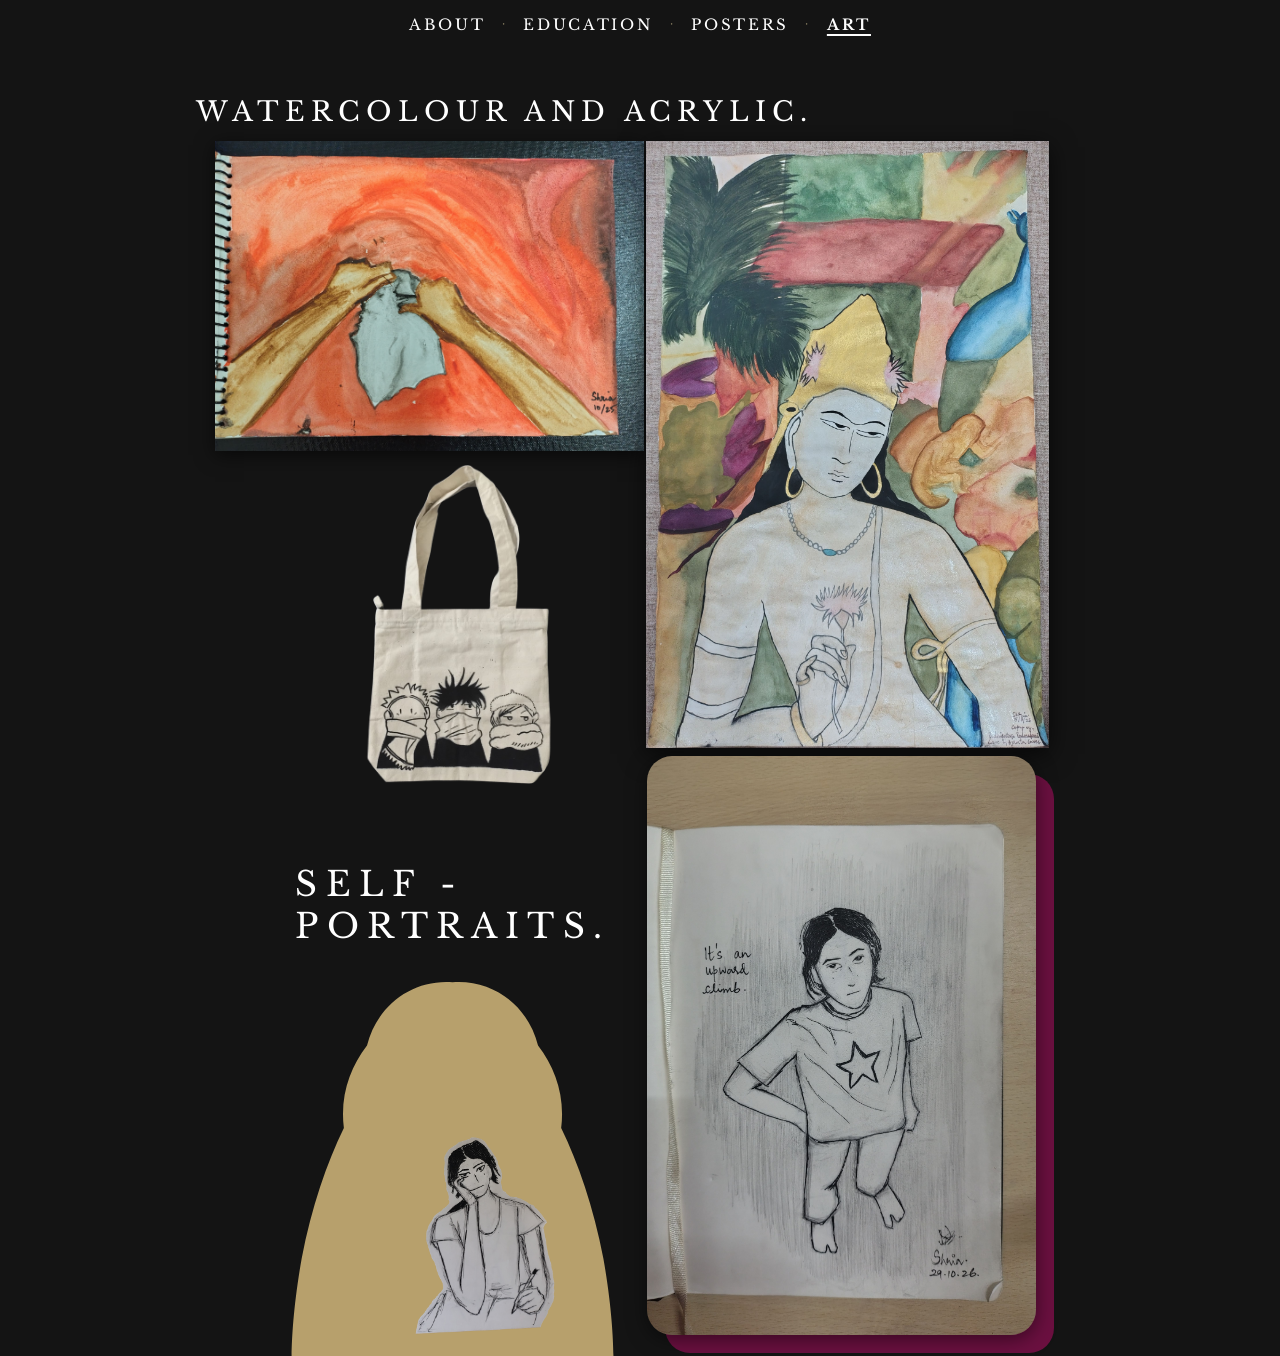
==== art/index.html @ 9860350b "Build 4-page portfolio website matching PDF design" ====
<!DOCTYPE html>
<html lang="en">
<head>
  <meta charset="UTF-8">
  <meta name="viewport" content="width=device-width, initial-scale=1.0">
  <title>Muchukota Shria — Art</title>
  <meta name="description" content="Fine art portfolio of Muchukota Shria: watercolours, acrylics, sketches, and self-portraits.">
  <meta property="og:title" content="Muchukota Shria — Art">
  <meta property="og:description" content="Watercolours, acrylics, and self-portrait artwork by Muchukota Shria.">
  <meta property="og:type" content="website">
  <link rel="icon" type="image/svg+xml" href="/favicon.svg">
  <link rel="preconnect" href="https://fonts.googleapis.com">
  <link rel="preconnect" href="https://fonts.gstatic.com" crossorigin>
  <link href="https://fonts.googleapis.com/css2?family=Libre+Baskerville:ital,wght@0,400;0,700;1,400&display=swap" rel="stylesheet">
  <link rel="stylesheet" href="/css/style.css">
</head>
<body>
  <a href="#art-content" class="sr-only skip-link">Skip to main content</a>

  <!-- Navigation strip above artboard per specification -->
  <div class="nav-strip">
    <nav class="site-nav" aria-label="Main">
      <a href="/#about">ABOUT</a>
      <span class="nav-sep" aria-hidden="true">&#183;</span>
      <a href="/education/">EDUCATION</a>
      <span class="nav-sep" aria-hidden="true">&#183;</span>
      <a href="/posters/">POSTERS</a>
      <span class="nav-sep" aria-hidden="true">&#183;</span>
      <a href="/art/" aria-current="page">ART</a>
    </nav>
  </div>

  <div class="page-wrapper">
    <main class="artboard" id="art-content">
      <!-- Section Heading: WATERCOLOUR AND ACRYLIC. -->
      <h1 class="p4-title">WATERCOLOUR AND ACRYLIC.</h1>

      <!-- Orange Hands Watercolor -->
      <div class="p4-hands">
        <img src="/images/art-hands-orange.jpg"
             alt="Watercolor painting of two hands holding a crumpled pale-blue cloth with an orange background"
             width="771"
             height="594"
             decoding="async">
      </div>

      <!-- Anime Tote Bag Ink Drawing Cutout -->
      <div class="p4-tote">
        <img src="/images/art-tote-bag.png"
             alt="Canvas tote bag with black ink drawing of three masked anime-style characters"
             width="450"
             height="800"
             decoding="async">
      </div>

      <!-- Bodhisattva Padmapani Painting -->
      <div class="p4-padmapani">
        <img src="/images/art-padmapani.jpg"
             alt="Ajanta-style watercolor painting of Bodhisattva Padmapani holding a pink lotus flower"
             width="788"
             height="1229"
             decoding="async">
      </div>

      <!-- Section Label: SELF - PORTRAITS. -->
      <div class="p4-selfportraits-label">
        <div>SELF -</div>
        <div>PORTRAITS.</div>
      </div>

      <!-- Self-Portrait Upward Climb with Offset Maroon Shadow -->
      <div class="p4-upward-wrap">
        <div class="p4-upward-shadow" aria-hidden="true"></div>
        <img src="/images/art-selfportrait-upward.jpg"
             alt="Charcoal self-portrait seen from above with handwritten note 'It\'s an upward climb.'"
             width="810"
             height="1229"
             loading="lazy"
             decoding="async">
      </div>

      <!-- Seated Self-Portrait Cutout with Organic Tan Blob Background -->
      <div class="p4-seated-wrap">
        <!-- Tan organic sticker outline SVG -->
        <svg class="tan-blob" viewBox="0 0 320 400" aria-hidden="true" focusable="false">
          <path d="M 160 25 C 200 22 235 48 245 88 C 262 110 272 138 268 170 C 285 205 300 248 310 300 C 318 345 320 380 320 400 L 0 400 C 0 380 2 345 10 300 C 20 248 35 205 52 170 C 48 138 58 110 75 88 C 85 48 120 22 160 25 Z" fill="#B7A06C" />
        </svg>
        <img src="/images/art-selfportrait-seated.png"
             alt="Pencil and charcoal sketch cutout of a person with hand on cheek holding a pen"
             width="922"
             height="1229"
             loading="lazy"
             decoding="async">
      </div>
    </main>
  </div>

  <script src="/js/main.js" defer></script>
</body>
</html>
---- css/style.css ----
/* ==========================================================================
   MUCHUKOTA SHRIA - PORTFOLIO DESIGN SYSTEM
   Source of Truth: Shria_nov_26_-_original_version.pdf (924 x 1308 px canvas)
   ========================================================================== */

:root {
  --bg-dark: #141414;
  --maroon-bright: #6B1040;
  --maroon-dark: #2B0F1C;
  --maroon-shadow: #4A0B2C;
  --text-cream: #F0DDA8;
  --text-white: #FFFFFF;
  --teal-grey: #7B9EA0;
  --pale-grey-blue: #C8D0DA;
  --sage-green: #A9D3B5;
  --periwinkle: #B4C3EA;
  --tan-blob: #B7A06C;
  --font-serif: 'Libre Baskerville', Georgia, 'Times New Roman', serif;
}

*, *::before, *::after {
  box-sizing: border-box;
  margin: 0;
  padding: 0;
}

html {
  background-color: var(--bg-dark);
  color: var(--text-cream);
  font-family: var(--font-serif);
  -webkit-font-smoothing: antialiased;
  -moz-osx-font-smoothing: grayscale;
}

body {
  min-height: 100vh;
  background-color: var(--bg-dark);
  color: var(--text-cream);
  overflow-x: hidden;
  position: relative;
  display: flex;
  flex-direction: column;
}

/* Accessibility skip link */
.sr-only {
  position: absolute;
  width: 1px;
  height: 1px;
  padding: 0;
  margin: -1px;
  overflow: hidden;
  clip: rect(0, 0, 0, 0);
  white-space: nowrap;
  border: 0;
}

.skip-link:focus {
  position: absolute;
  top: 10px;
  left: 10px;
  width: auto;
  height: auto;
  padding: 8px 16px;
  background: var(--text-cream);
  color: var(--bg-dark);
  z-index: 10000;
  clip: auto;
  text-decoration: none;
  font-weight: bold;
}

/* Base links */
a {
  color: inherit;
  text-decoration: underline;
  transition: opacity 0.2s ease;
}

a:hover {
  opacity: 0.85;
}

a:focus-visible {
  outline: 1.5px solid var(--text-cream);
  outline-offset: 3px;
}

/* ==========================================================================
   NAVIGATION
   Single centered line: "ABOUT · EDUCATION · POSTERS · ART"
   Present on all 4 pages. Identical markup & classes.
   ========================================================================== */
.site-nav {
  display: flex;
  align-items: center;
  justify-content: center;
  flex-wrap: wrap;
  gap: 0.6em 0.8em;
  font-family: var(--font-serif);
  font-size: clamp(12px, 1.35vw, 15px);
  text-transform: uppercase;
  letter-spacing: 0.18em;
  color: var(--text-white);
  padding: 4px 8px;
  user-select: none;
  z-index: 30;
}

.site-nav a {
  text-decoration: none;
  color: var(--text-white);
  padding: 2px 4px;
  white-space: nowrap;
}

.site-nav a[aria-current="page"] {
  text-decoration: underline;
  text-underline-offset: 4px;
  text-decoration-thickness: 1.5px;
  font-weight: 700;
  color: var(--text-white);
}

.site-nav .nav-sep {
  color: rgba(240, 221, 168, 0.6);
  font-size: 0.75em;
  line-height: 1;
}

/* Nav wrapper variations per page specification */
.nav-strip {
  width: 100%;
  background-color: var(--bg-dark);
  min-height: 48px;
  display: flex;
  align-items: center;
  justify-content: center;
  padding: 8px 16px;
  position: relative;
  z-index: 40;
}

.p1-nav-pos {
  position: absolute;
  top: 18.2%; /* y approx 238px on 1308 canvas */
  left: 0;
  width: 100%;
}

.p3-nav-pos {
  position: absolute;
  top: 5.2%; /* y approx 68px on 1308 canvas */
  left: 0;
  width: 100%;
}

/* ==========================================================================
   PAGE WRAPPER & ARTBOARD
   Canvas Reference: 924px x 1308px (A4 portrait proportion ~0.7064)
   ========================================================================== */
.page-wrapper {
  width: 100%;
  display: flex;
  flex-direction: column;
  align-items: center;
  position: relative;
  flex: 1;
}

.artboard {
  position: relative;
  width: 100%;
  max-width: 924px;
  aspect-ratio: 924 / 1308;
  background-color: var(--bg-dark);
  overflow: hidden;
  margin: 0 auto;
}

/* Full bleed decorative background SVG layer */
.bg-decor-svg {
  position: absolute;
  inset: 0;
  width: 100%;
  height: 100%;
  pointer-events: none;
  z-index: 1;
}

/* Desktop edge-bleed decorative starbursts */
.desktop-bleed-left,
.desktop-bleed-right {
  display: none;
}

@media (min-width: 1080px) {
  .desktop-bleed-left,
  .desktop-bleed-right {
    display: block;
    position: absolute;
    top: 50%;
    transform: translateY(-50%);
    width: 240px;
    height: 600px;
    pointer-events: none;
    z-index: 0;
    opacity: 0.5;
  }
  .desktop-bleed-left {
    left: calc(50% - 462px - 220px);
  }
  .desktop-bleed-right {
    right: calc(50% - 462px - 220px);
  }
}

/* ==========================================================================
   PAGE 1: ABOUT (HOMEPAGE)
   ========================================================================== */
.p1-title {
  position: absolute;
  top: 4.8%; /* y ~ 63px */
  left: 0;
  width: 100%;
  text-align: center;
  font-size: clamp(26px, 4.3vw, 42px);
  font-weight: 700;
  text-transform: uppercase;
  letter-spacing: 0.22em;
  color: var(--text-white);
  z-index: 10;
}

.p1-pill {
  position: absolute;
  top: 9.4%; /* y ~ 123px */
  left: 4.3%; /* x ~ 40px */
  width: 91.4%; /* width ~ 844px */
  height: 8.0%; /* height ~ 104px */
  background-color: var(--maroon-bright);
  border-radius: 9999px;
  display: flex;
  flex-direction: column;
  align-items: center;
  justify-content: center;
  gap: 3px;
  padding: 8px 24px;
  text-align: center;
  color: var(--text-cream);
  z-index: 10;
  box-shadow: 0 4px 20px rgba(0, 0, 0, 0.4);
}

.p1-pill-line1,
.p1-pill-line2 {
  font-size: clamp(12px, 1.8vw, 17.5px);
  letter-spacing: 0.08em;
  color: var(--text-cream);
  line-height: 1.25;
}

.p1-pill-email {
  font-size: clamp(12px, 1.7vw, 16.5px);
  letter-spacing: 0.06em;
  display: inline-flex;
  align-items: center;
  gap: 8px;
  color: var(--text-white);
  text-decoration: underline;
  text-underline-offset: 3px;
  margin-top: 2px;
}

.p1-pill-email svg {
  width: 1.15em;
  height: 1.15em;
  flex-shrink: 0;
  stroke: currentColor;
  fill: none;
}

.p1-intro {
  position: absolute;
  top: 31.3%; /* y ~ 410px */
  left: 15.5%; /* x ~ 143px */
  width: 80%; /* width ~ 739px */
  z-index: 10;
  color: var(--text-cream);
  font-size: clamp(15px, 2.1vw, 21.5px);
  line-height: 1.6;
  letter-spacing: 0.04em;
  display: flex;
  flex-direction: column;
  gap: 1.4em;
}

.p1-image-wrap {
  position: absolute;
  top: 43.4%; /* y ~ 568px */
  left: 33.5%; /* x ~ 310px */
  width: 49.6%; /* width ~ 458px */
  height: 50.0%; /* height ~ 654px */
  z-index: 8;
  display: flex;
  align-items: flex-start;
  justify-content: center;
}

.p1-image-wrap img {
  width: 100%;
  height: 100%;
  object-fit: cover;
  object-position: top center;
  box-shadow: 0 8px 30px rgba(0, 0, 0, 0.6);
  border-radius: 4px;
}

/* Curved text SVG layers on Page 1 */
.p1-arc-svg {
  position: absolute;
  inset: 0;
  width: 100%;
  height: 100%;
  z-index: 12;
  pointer-events: none;
}

.p1-arc-svg a,
.p1-arc-svg text {
  pointer-events: auto;
  font-family: var(--font-serif);
  fill: var(--text-white);
}

/* ==========================================================================
   PAGE 2: EDUCATION
   ========================================================================== */
.p2-arc-svg {
  position: absolute;
  inset: 0;
  width: 100%;
  height: 100%;
  z-index: 15;
  pointer-events: none;
}

.p2-starburst-text {
  position: absolute;
  z-index: 10;
  display: flex;
  flex-direction: column;
  align-items: center;
  justify-content: center;
  text-align: center;
  border-radius: 50%;
  color: #141414;
}

.p2-teal-content {
  top: 8.5%; /* center ~ 240px */
  left: 17.5%; /* center ~ 315px */
  width: 33%;
  height: 23%;
  padding: 10px;
}

.p2-teal-content .p2-degree {
  font-size: clamp(13px, 1.95vw, 19.5px);
  font-weight: 700;
  line-height: 1.25;
  letter-spacing: 0.05em;
  color: #141414;
}

.p2-teal-content .p2-dates {
  font-size: clamp(12px, 1.8vw, 18px);
  font-weight: 700;
  margin: 4px 0 6px 0;
  color: #141414;
}

.p2-teal-content .p2-inst {
  font-size: clamp(12px, 1.7vw, 17px);
  line-height: 1.25;
  letter-spacing: 0.04em;
  color: #141414;
}

.p2-grey-content {
  top: 25.5%; /* center ~ 455px */
  left: 54.5%; /* center ~ 650px */
  width: 32%;
  height: 22.5%;
  padding: 10px;
}

.p2-grey-content .p2-degree {
  font-size: clamp(13px, 1.85vw, 18.5px);
  font-weight: 700;
  line-height: 1.25;
  letter-spacing: 0.04em;
  color: #141414;
}

.p2-grey-content .p2-dates {
  font-size: clamp(12px, 1.75vw, 17.5px);
  font-weight: 700;
  margin: 4px 0 6px 0;
  color: #141414;
}

.p2-grey-content .p2-inst {
  font-size: clamp(11.5px, 1.55vw, 15.5px);
  line-height: 1.25;
  letter-spacing: 0.03em;
  color: #242424;
}

.p2-figure {
  position: absolute;
  top: 26.6%; /* y ~ 348px */
  left: 10.5%; /* x ~ 97px */
  width: 21.6%; /* width ~ 200px */
  height: 27.3%; /* height ~ 357px */
  z-index: 12;
}

.p2-figure img {
  width: 100%;
  height: 100%;
  object-fit: contain;
}

.p2-courses-block {
  position: absolute;
  top: 56.4%; /* y ~ 738px */
  left: 14.1%; /* x ~ 130px */
  width: 44%;
  z-index: 10;
  color: var(--text-cream);
}

.p2-courses-block h2 {
  font-size: clamp(15px, 2.0vw, 20px);
  font-weight: 400;
  letter-spacing: 0.05em;
  margin-bottom: 10px;
}

.p2-courses-block ul {
  list-style: none;
  display: flex;
  flex-direction: column;
  gap: 7px;
}

.p2-courses-block li {
  font-size: clamp(13.5px, 1.85vw, 18.5px);
  letter-spacing: 0.04em;
  display: flex;
  align-items: center;
  gap: 10px;
}

.p2-courses-block li::before {
  content: "•";
  font-size: 1.3em;
  line-height: 0;
  color: var(--text-cream);
}

.p2-photo-pigeons {
  position: absolute;
  top: 49.9%; /* y ~ 653px */
  left: 59.0%; /* x ~ 545px */
  width: 36.8%; /* width ~ 340px */
  height: 14.5%; /* height ~ 190px */
  z-index: 9;
}

.p2-photo-hands {
  position: absolute;
  top: 65.5%; /* y ~ 857px */
  left: 65.2%; /* x ~ 602px */
  width: 32.0%; /* width ~ 296px */
  height: 15.0%; /* height ~ 196px */
  z-index: 9;
}

.p2-photo-pigeons img,
.p2-photo-hands img {
  width: 100%;
  height: 100%;
  object-fit: cover;
  box-shadow: 0 4px 18px rgba(0, 0, 0, 0.6);
}

.p2-certs-block {
  position: absolute;
  top: 73.9%; /* y ~ 967px */
  left: 5.2%; /* x ~ 48px */
  width: 58.0%; /* width ~ 535px */
  z-index: 10;
}

.p2-certs-block h2 {
  font-size: clamp(14px, 1.9vw, 19px);
  font-weight: 400;
  text-transform: uppercase;
  letter-spacing: 0.15em;
  color: var(--text-white);
  margin-bottom: 12px;
}

.p2-certs-block ul {
  list-style: none;
  display: flex;
  flex-direction: column;
  gap: 9px;
}

.p2-certs-block li {
  font-size: clamp(12.5px, 1.65vw, 16.5px);
  letter-spacing: 0.04em;
  line-height: 1.35;
  display: flex;
  align-items: flex-start;
  gap: 10px;
}

.p2-certs-block li::before {
  content: "•";
  font-size: 1.3em;
  line-height: 1;
  flex-shrink: 0;
}

.p2-certs-block .sage {
  color: var(--sage-green);
}
.p2-certs-block .sage::before {
  color: var(--sage-green);
}

.p2-certs-block .periwinkle {
  color: var(--periwinkle);
}
.p2-certs-block .periwinkle::before {
  color: var(--periwinkle);
}

/* ==========================================================================
   PAGE 3: POSTERS
   ========================================================================== */
.p3-grid-item {
  position: absolute;
  z-index: 10;
}

.p3-cancer {
  top: 11.5%; /* y ~ 150px */
  left: 5.4%; /* x ~ 50px */
  width: 47.4%; /* width ~ 438px */
  height: 46.3%; /* height ~ 605px */
}

.p3-meal {
  top: 11.5%; /* y ~ 150px */
  left: 54.6%; /* x ~ 505px */
  width: 43.2%; /* width ~ 399px */
  height: 38.1%; /* height ~ 498px */
}

.p3-macromolecules {
  top: 50.2%; /* y ~ 657px */
  left: 54.6%; /* x ~ 505px */
  width: 43.2%; /* width ~ 399px */
  height: 38.4%; /* height ~ 502px */
}

.p3-cloud {
  top: 59.3%; /* y ~ 775px */
  left: 2.2%; /* x ~ 20px */
  width: 50.6%; /* width ~ 468px */
  height: 25.2%; /* height ~ 330px */
}

.p3-grid-item img {
  width: 100%;
  height: 100%;
  object-fit: cover;
  box-shadow: 0 4px 20px rgba(0, 0, 0, 0.7);
}

.p3-label {
  position: absolute;
  top: 86.9%; /* y ~ 1137px */
  left: 5.4%;
  width: 47.4%; /* Align with right edge of cancer/cloud column */
  text-align: right;
  font-size: clamp(24px, 3.8vw, 36px);
  font-weight: 400;
  text-transform: uppercase;
  letter-spacing: 0.22em;
  color: var(--text-white);
  z-index: 12;
}

/* ==========================================================================
   PAGE 4: ART (WATERCOLOUR AND ACRYLIC / SELF-PORTRAITS)
   ========================================================================== */
.p4-title {
  position: absolute;
  top: 3.6%; /* y ~ 47px */
  left: 2.0%; /* x ~ 18px */
  font-size: clamp(18px, 2.8vw, 27px);
  font-weight: 400;
  text-transform: uppercase;
  letter-spacing: 0.22em;
  color: var(--text-white);
  z-index: 15;
}

.p4-hands {
  position: absolute;
  top: 7.1%; /* y ~ 93px */
  left: 4.0%; /* x ~ 37px */
  width: 46.4%; /* width ~ 429px */
  height: 23.7%; /* height ~ 310px */
  z-index: 10;
}

.p4-hands img {
  width: 100%;
  height: 100%;
  object-fit: cover;
  box-shadow: 0 4px 18px rgba(0, 0, 0, 0.6);
}

.p4-tote {
  position: absolute;
  top: 30.8%; /* y ~ 403px */
  left: 10.3%; /* x ~ 95px */
  width: 39.0%; /* width ~ 360px */
  height: 28.4%; /* height ~ 372px */
  z-index: 11;
}

.p4-tote img {
  width: 100%;
  height: 100%;
  object-fit: contain;
}

.p4-padmapani {
  position: absolute;
  top: 7.1%; /* y ~ 93px */
  left: 50.6%; /* x ~ 468px */
  width: 43.7%; /* width ~ 404px */
  height: 46.4%; /* height ~ 607px */
  z-index: 10;
}

.p4-padmapani img {
  width: 100%;
  height: 100%;
  object-fit: cover;
  box-shadow: 0 6px 24px rgba(0, 0, 0, 0.65);
}

.p4-selfportraits-label {
  position: absolute;
  top: 62.3%; /* y ~ 815px */
  left: 12.7%; /* x ~ 117px */
  font-size: clamp(22px, 3.5vw, 34px);
  font-weight: 400;
  text-transform: uppercase;
  letter-spacing: 0.24em;
  line-height: 1.25;
  color: var(--text-white);
  z-index: 15;
}

.p4-upward-wrap {
  position: absolute;
  top: 54.1%; /* y ~ 708px */
  left: 50.8%; /* x ~ 469px */
  width: 42.1%; /* width ~ 389px */
  height: 44.3%; /* height ~ 580px */
  z-index: 10;
}

.p4-upward-shadow {
  position: absolute;
  top: 18px;
  left: 18px;
  width: 100%;
  height: 100%;
  background-color: var(--maroon-bright);
  border-radius: 25px;
  z-index: 1;
}

.p4-upward-wrap img {
  position: relative;
  width: 100%;
  height: 100%;
  object-fit: cover;
  border-radius: 25px;
  z-index: 2;
  box-shadow: 0 4px 20px rgba(0, 0, 0, 0.5);
}

.p4-seated-wrap {
  position: absolute;
  top: 70.7%; /* y ~ 925px */
  left: 13.0%; /* x ~ 120px */
  width: 33.5%; /* width ~ 310px */
  height: 29.3%; /* runs off bottom edge */
  z-index: 12;
}

.p4-seated-wrap svg.tan-blob {
  position: absolute;
  top: -4%;
  left: -8%;
  width: 116%;
  height: 105%;
  z-index: 1;
  pointer-events: none;
}

.p4-seated-wrap img {
  position: relative;
  width: 100%;
  height: 100%;
  object-fit: contain;
  object-position: top center;
  z-index: 2;
}

/* ==========================================================================
   MODAL LIGHTBOX (Phone tap fullscreen image viewer)
   ========================================================================== */
.lightbox {
  display: none;
  position: fixed;
  inset: 0;
  background-color: rgba(10, 10, 10, 0.95);
  backdrop-filter: blur(6px);
  z-index: 99999;
  align-items: center;
  justify-content: center;
  padding: 16px;
  cursor: pointer;
}

.lightbox.active {
  display: flex;
}

.lightbox img {
  max-width: 96vw;
  max-height: 92vh;
  object-fit: contain;
  border-radius: 4px;
  box-shadow: 0 10px 40px rgba(0, 0, 0, 0.8);
}

.lightbox-close {
  position: absolute;
  top: 20px;
  right: 20px;
  color: var(--text-cream);
  font-size: 28px;
  background: none;
  border: none;
  cursor: pointer;
  padding: 8px;
  line-height: 1;
}

/* ==========================================================================
   RESPONSIVE REFLOW & ADAPTATIONS (< 640px)
   Proportions scale fluidly; text sizes protect legibility via clamp()
   ========================================================================== */
@media (max-width: 640px) {
  .site-nav {
    letter-spacing: 0.12em;
    gap: 0.4em 0.6em;
  }
  
  .p1-pill {
    padding: 6px 12px;
  }
  
  .p1-pill-line1,
  .p1-pill-line2,
  .p1-pill-email {
    font-size: clamp(10px, 2.7vw, 13px);
  }
}
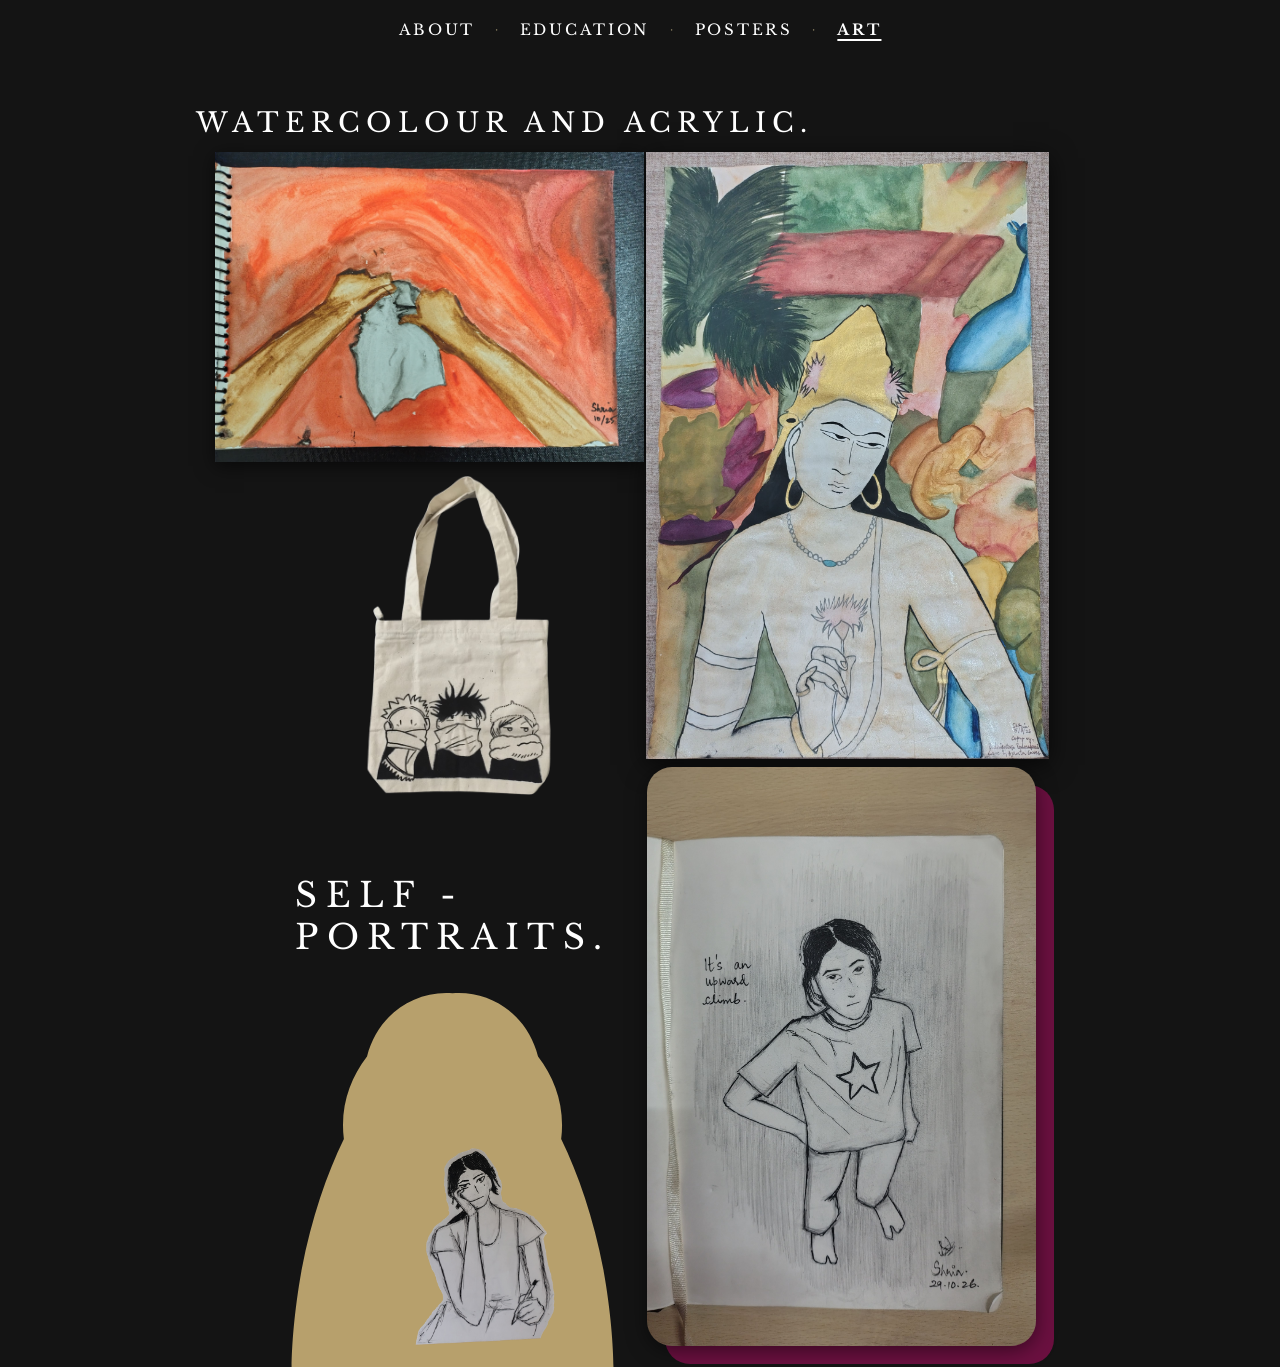
==== commit 6668b342: "Optimize and declutter mobile layout with responsive reflow" ====
--- a/art/index.html
+++ b/art/index.html
@@ -35,62 +35,70 @@
       <!-- Section Heading: WATERCOLOUR AND ACRYLIC. -->
       <h1 class="p4-title">WATERCOLOUR AND ACRYLIC.</h1>
 
-      <!-- Orange Hands Watercolor -->
-      <div class="p4-hands">
-        <img src="/images/art-hands-orange.jpg"
-             alt="Watercolor painting of two hands holding a crumpled pale-blue cloth with an orange background"
-             width="771"
-             height="594"
-             decoding="async">
-      </div>
+      <!-- Art Gallery Grid (desktop: display contents; mobile: 2-column staggered grid) -->
+      <div class="p4-grid-container">
+        <!-- Left Column -->
+        <div class="p4-col p4-col-1">
+          <!-- Orange Hands Watercolor -->
+          <div class="p4-hands">
+            <img src="/images/art-hands-orange.jpg"
+                 alt="Watercolor painting of two hands holding a crumpled pale-blue cloth with an orange background"
+                 width="771"
+                 height="594"
+                 decoding="async">
+          </div>
 
-      <!-- Anime Tote Bag Ink Drawing Cutout -->
-      <div class="p4-tote">
-        <img src="/images/art-tote-bag.png"
-             alt="Canvas tote bag with black ink drawing of three masked anime-style characters"
-             width="450"
-             height="800"
-             decoding="async">
-      </div>
+          <!-- Anime Tote Bag Ink Drawing Cutout -->
+          <div class="p4-tote">
+            <img src="/images/art-tote-bag.png"
+                 alt="Canvas tote bag with black ink drawing of three masked anime-style characters"
+                 width="450"
+                 height="800"
+                 decoding="async">
+          </div>
 
-      <!-- Bodhisattva Padmapani Painting -->
-      <div class="p4-padmapani">
-        <img src="/images/art-padmapani.jpg"
-             alt="Ajanta-style watercolor painting of Bodhisattva Padmapani holding a pink lotus flower"
-             width="788"
-             height="1229"
-             decoding="async">
-      </div>
+          <!-- Section Label: SELF - PORTRAITS. -->
+          <div class="p4-selfportraits-label">
+            <div>SELF -</div>
+            <div>PORTRAITS.</div>
+          </div>
 
-      <!-- Section Label: SELF - PORTRAITS. -->
-      <div class="p4-selfportraits-label">
-        <div>SELF -</div>
-        <div>PORTRAITS.</div>
-      </div>
+          <!-- Seated Self-Portrait Cutout with Organic Tan Blob Background -->
+          <div class="p4-seated-wrap">
+            <svg class="tan-blob" viewBox="0 0 320 400" aria-hidden="true" focusable="false">
+              <path d="M 160 25 C 200 22 235 48 245 88 C 262 110 272 138 268 170 C 285 205 300 248 310 300 C 318 345 320 380 320 400 L 0 400 C 0 380 2 345 10 300 C 20 248 35 205 52 170 C 48 138 58 110 75 88 C 85 48 120 22 160 25 Z" fill="#B7A06C" />
+            </svg>
+            <img src="/images/art-selfportrait-seated.png"
+                 alt="Pencil and charcoal sketch cutout of a person with hand on cheek holding a pen"
+                 width="922"
+                 height="1229"
+                 loading="lazy"
+                 decoding="async">
+          </div>
+        </div>
 
-      <!-- Self-Portrait Upward Climb with Offset Maroon Shadow -->
-      <div class="p4-upward-wrap">
-        <div class="p4-upward-shadow" aria-hidden="true"></div>
-        <img src="/images/art-selfportrait-upward.jpg"
-             alt="Charcoal self-portrait seen from above with handwritten note 'It\'s an upward climb.'"
-             width="810"
-             height="1229"
-             loading="lazy"
-             decoding="async">
-      </div>
+        <!-- Right Column -->
+        <div class="p4-col p4-col-2">
+          <!-- Bodhisattva Padmapani Painting -->
+          <div class="p4-padmapani">
+            <img src="/images/art-padmapani.jpg"
+                 alt="Ajanta-style watercolor painting of Bodhisattva Padmapani holding a pink lotus flower"
+                 width="788"
+                 height="1229"
+                 decoding="async">
+          </div>
 
-      <!-- Seated Self-Portrait Cutout with Organic Tan Blob Background -->
-      <div class="p4-seated-wrap">
-        <!-- Tan organic sticker outline SVG -->
-        <svg class="tan-blob" viewBox="0 0 320 400" aria-hidden="true" focusable="false">
-          <path d="M 160 25 C 200 22 235 48 245 88 C 262 110 272 138 268 170 C 285 205 300 248 310 300 C 318 345 320 380 320 400 L 0 400 C 0 380 2 345 10 300 C 20 248 35 205 52 170 C 48 138 58 110 75 88 C 85 48 120 22 160 25 Z" fill="#B7A06C" />
-        </svg>
-        <img src="/images/art-selfportrait-seated.png"
-             alt="Pencil and charcoal sketch cutout of a person with hand on cheek holding a pen"
-             width="922"
-             height="1229"
-             loading="lazy"
-             decoding="async">
+          <!-- Self-Portrait Upward Climb with Offset Maroon Shadow -->
+          <div class="p4-upward-wrap">
+            <div class="p4-upward-shadow" aria-hidden="true"></div>
+            <img src="/images/art-selfportrait-upward.jpg"
+                 alt="Charcoal self-portrait seen from above with handwritten note 'It\'s an upward climb.'"
+                 width="810"
+                 height="1229"
+                 loading="lazy"
+                 decoding="async">
+          </div>
+        </div>
       </div>
     </main>
   </div>
--- a/css/style.css
+++ b/css/style.css
@@ -1,6 +1,10 @@
 /* ==========================================================================
    MUCHUKOTA SHRIA - PORTFOLIO DESIGN SYSTEM
    Source of Truth: Shria_nov_26_-_original_version.pdf (924 x 1308 px canvas)
+   Responsive Strategy:
+   - Desktop (>= 821px): Pixel-proportional artboard (924x1308) matching PDF exactly.
+   - Mobile (< 821px): Elegant, spacious, uncluttered vertical flow with generous
+     tap targets, readable typography, and staggered natural-height gallery items.
    ========================================================================== */
 
 :root {
@@ -96,13 +100,13 @@
   align-items: center;
   justify-content: center;
   flex-wrap: wrap;
-  gap: 0.6em 0.8em;
+  gap: 0.6em 0.9em;
   font-family: var(--font-serif);
   font-size: clamp(12px, 1.35vw, 15px);
   text-transform: uppercase;
   letter-spacing: 0.18em;
   color: var(--text-white);
-  padding: 4px 8px;
+  padding: 6px 12px;
   user-select: none;
   z-index: 30;
 }
@@ -110,7 +114,7 @@
 .site-nav a {
   text-decoration: none;
   color: var(--text-white);
-  padding: 2px 4px;
+  padding: 4px 6px;
   white-space: nowrap;
 }
 
@@ -128,37 +132,19 @@
   line-height: 1;
 }
 
-/* Nav wrapper variations per page specification */
 .nav-strip {
   width: 100%;
   background-color: var(--bg-dark);
-  min-height: 48px;
+  min-height: 52px;
   display: flex;
   align-items: center;
   justify-content: center;
-  padding: 8px 16px;
+  padding: 10px 16px;
   position: relative;
   z-index: 40;
 }
 
-.p1-nav-pos {
-  position: absolute;
-  top: 18.2%; /* y approx 238px on 1308 canvas */
-  left: 0;
-  width: 100%;
-}
-
-.p3-nav-pos {
-  position: absolute;
-  top: 5.2%; /* y approx 68px on 1308 canvas */
-  left: 0;
-  width: 100%;
-}
-
-/* ==========================================================================
-   PAGE WRAPPER & ARTBOARD
-   Canvas Reference: 924px x 1308px (A4 portrait proportion ~0.7064)
-   ========================================================================== */
+/* Page wrapper */
 .page-wrapper {
   width: 100%;
   display: flex;
@@ -168,33 +154,13 @@
   flex: 1;
 }
 
-.artboard {
-  position: relative;
-  width: 100%;
-  max-width: 924px;
-  aspect-ratio: 924 / 1308;
-  background-color: var(--bg-dark);
-  overflow: hidden;
-  margin: 0 auto;
-}
-
-/* Full bleed decorative background SVG layer */
-.bg-decor-svg {
-  position: absolute;
-  inset: 0;
-  width: 100%;
-  height: 100%;
-  pointer-events: none;
-  z-index: 1;
-}
-
 /* Desktop edge-bleed decorative starbursts */
 .desktop-bleed-left,
 .desktop-bleed-right {
   display: none;
 }
 
-@media (min-width: 1080px) {
+@media (min-width: 1100px) {
   .desktop-bleed-left,
   .desktop-bleed-right {
     display: block;
@@ -205,7 +171,7 @@
     height: 600px;
     pointer-events: none;
     z-index: 0;
-    opacity: 0.5;
+    opacity: 0.45;
   }
   .desktop-bleed-left {
     left: calc(50% - 462px - 220px);
@@ -216,528 +182,1117 @@
 }
 
 /* ==========================================================================
-   PAGE 1: ABOUT (HOMEPAGE)
+   DESKTOP ARTBOARD LAYOUT (>= 821px)
+   Strict proportional translation of the 924 x 1308 PDF canvas
    ========================================================================== */
-.p1-title {
-  position: absolute;
-  top: 4.8%; /* y ~ 63px */
-  left: 0;
-  width: 100%;
-  text-align: center;
-  font-size: clamp(26px, 4.3vw, 42px);
-  font-weight: 700;
-  text-transform: uppercase;
-  letter-spacing: 0.22em;
-  color: var(--text-white);
-  z-index: 10;
-}
-
-.p1-pill {
-  position: absolute;
-  top: 9.4%; /* y ~ 123px */
-  left: 4.3%; /* x ~ 40px */
-  width: 91.4%; /* width ~ 844px */
-  height: 8.0%; /* height ~ 104px */
-  background-color: var(--maroon-bright);
-  border-radius: 9999px;
-  display: flex;
-  flex-direction: column;
-  align-items: center;
-  justify-content: center;
-  gap: 3px;
-  padding: 8px 24px;
-  text-align: center;
-  color: var(--text-cream);
-  z-index: 10;
-  box-shadow: 0 4px 20px rgba(0, 0, 0, 0.4);
-}
-
-.p1-pill-line1,
-.p1-pill-line2 {
-  font-size: clamp(12px, 1.8vw, 17.5px);
-  letter-spacing: 0.08em;
-  color: var(--text-cream);
-  line-height: 1.25;
-}
-
-.p1-pill-email {
-  font-size: clamp(12px, 1.7vw, 16.5px);
-  letter-spacing: 0.06em;
-  display: inline-flex;
-  align-items: center;
-  gap: 8px;
-  color: var(--text-white);
-  text-decoration: underline;
-  text-underline-offset: 3px;
-  margin-top: 2px;
-}
-
-.p1-pill-email svg {
-  width: 1.15em;
-  height: 1.15em;
-  flex-shrink: 0;
-  stroke: currentColor;
-  fill: none;
-}
-
-.p1-intro {
-  position: absolute;
-  top: 31.3%; /* y ~ 410px */
-  left: 15.5%; /* x ~ 143px */
-  width: 80%; /* width ~ 739px */
-  z-index: 10;
-  color: var(--text-cream);
-  font-size: clamp(15px, 2.1vw, 21.5px);
-  line-height: 1.6;
-  letter-spacing: 0.04em;
-  display: flex;
-  flex-direction: column;
-  gap: 1.4em;
-}
-
-.p1-image-wrap {
-  position: absolute;
-  top: 43.4%; /* y ~ 568px */
-  left: 33.5%; /* x ~ 310px */
-  width: 49.6%; /* width ~ 458px */
-  height: 50.0%; /* height ~ 654px */
-  z-index: 8;
-  display: flex;
-  align-items: flex-start;
-  justify-content: center;
-}
-
-.p1-image-wrap img {
-  width: 100%;
-  height: 100%;
-  object-fit: cover;
-  object-position: top center;
-  box-shadow: 0 8px 30px rgba(0, 0, 0, 0.6);
-  border-radius: 4px;
-}
-
-/* Curved text SVG layers on Page 1 */
-.p1-arc-svg {
-  position: absolute;
-  inset: 0;
-  width: 100%;
-  height: 100%;
-  z-index: 12;
-  pointer-events: none;
-}
-
-.p1-arc-svg a,
-.p1-arc-svg text {
-  pointer-events: auto;
-  font-family: var(--font-serif);
-  fill: var(--text-white);
+@media (min-width: 821px) {
+  .artboard {
+    position: relative;
+    width: 100%;
+    max-width: 924px;
+    aspect-ratio: 924 / 1308;
+    background-color: var(--bg-dark);
+    overflow: hidden;
+    margin: 0 auto;
+  }
+
+  .bg-decor-svg {
+    position: absolute;
+    inset: 0;
+    width: 100%;
+    height: 100%;
+    pointer-events: none;
+    z-index: 1;
+  }
+
+  /* Page 1 Desktop */
+  .p1-title {
+    position: absolute;
+    top: 4.8%;
+    left: 0;
+    width: 100%;
+    text-align: center;
+    font-size: clamp(26px, 4.3vw, 42px);
+    font-weight: 700;
+    text-transform: uppercase;
+    letter-spacing: 0.22em;
+    color: var(--text-white);
+    z-index: 10;
+  }
+
+  .p1-pill {
+    position: absolute;
+    top: 9.4%;
+    left: 4.3%;
+    width: 91.4%;
+    height: 8.0%;
+    background-color: var(--maroon-bright);
+    border-radius: 9999px;
+    display: flex;
+    flex-direction: column;
+    align-items: center;
+    justify-content: center;
+    gap: 3px;
+    padding: 8px 24px;
+    text-align: center;
+    color: var(--text-cream);
+    z-index: 10;
+    box-shadow: 0 4px 20px rgba(0, 0, 0, 0.4);
+  }
+
+  .p1-pill-line1,
+  .p1-pill-line2 {
+    font-size: clamp(12px, 1.8vw, 17.5px);
+    letter-spacing: 0.08em;
+    color: var(--text-cream);
+    line-height: 1.25;
+  }
+
+  .p1-pill-email {
+    font-size: clamp(12px, 1.7vw, 16.5px);
+    letter-spacing: 0.06em;
+    display: inline-flex;
+    align-items: center;
+    gap: 8px;
+    color: var(--text-white);
+    text-decoration: underline;
+    text-underline-offset: 3px;
+    margin-top: 2px;
+  }
+
+  .p1-pill-email svg {
+    width: 1.15em;
+    height: 1.15em;
+    flex-shrink: 0;
+    stroke: currentColor;
+    fill: none;
+  }
+
+  .p1-nav-pos {
+    position: absolute;
+    top: 18.2%;
+    left: 0;
+    width: 100%;
+    z-index: 25;
+  }
+
+  .p1-intro {
+    position: absolute;
+    top: 31.3%;
+    left: 15.5%;
+    width: 80%;
+    z-index: 10;
+    color: var(--text-cream);
+    font-size: clamp(15px, 2.1vw, 21.5px);
+    line-height: 1.6;
+    letter-spacing: 0.04em;
+    display: flex;
+    flex-direction: column;
+    gap: 1.4em;
+  }
+
+  .p1-image-wrap {
+    position: absolute;
+    top: 43.4%;
+    left: 33.5%;
+    width: 49.6%;
+    height: 50.0%;
+    z-index: 8;
+  }
+
+  .p1-image-wrap img {
+    width: 100%;
+    height: 100%;
+    object-fit: cover;
+    object-position: top center;
+    box-shadow: 0 8px 30px rgba(0, 0, 0, 0.6);
+    border-radius: 4px;
+  }
+
+  .p1-arc-svg {
+    position: absolute;
+    inset: 0;
+    width: 100%;
+    height: 100%;
+    z-index: 12;
+    pointer-events: none;
+  }
+
+  .p1-arc-svg a,
+  .p1-arc-svg text {
+    pointer-events: auto;
+    font-family: var(--font-serif);
+    fill: var(--text-white);
+  }
+
+  .p1-mobile-interests,
+  .p1-mobile-portfolio,
+  .p2-mobile-heading {
+    display: none !important;
+  }
+
+  /* Page 2 Desktop */
+  .p2-arc-svg {
+    position: absolute;
+    inset: 0;
+    width: 100%;
+    height: 100%;
+    z-index: 15;
+    pointer-events: none;
+  }
+
+  .p2-starburst-text {
+    position: absolute;
+    z-index: 10;
+    display: flex;
+    flex-direction: column;
+    align-items: center;
+    justify-content: center;
+    text-align: center;
+    border-radius: 50%;
+    color: #141414;
+  }
+
+  .p2-teal-content {
+    top: 8.5%;
+    left: 17.5%;
+    width: 33%;
+    height: 23%;
+    padding: 10px;
+  }
+
+  .p2-teal-content .p2-degree {
+    font-size: clamp(13px, 1.95vw, 19.5px);
+    font-weight: 700;
+    line-height: 1.25;
+    letter-spacing: 0.05em;
+    color: #141414;
+  }
+
+  .p2-teal-content .p2-dates {
+    font-size: clamp(12px, 1.8vw, 18px);
+    font-weight: 700;
+    margin: 4px 0 6px 0;
+    color: #141414;
+  }
+
+  .p2-teal-content .p2-inst {
+    font-size: clamp(12px, 1.7vw, 17px);
+    line-height: 1.25;
+    letter-spacing: 0.04em;
+    color: #141414;
+  }
+
+  .p2-grey-content {
+    top: 25.5%;
+    left: 54.5%;
+    width: 32%;
+    height: 22.5%;
+    padding: 10px;
+  }
+
+  .p2-grey-content .p2-degree {
+    font-size: clamp(13px, 1.85vw, 18.5px);
+    font-weight: 700;
+    line-height: 1.25;
+    letter-spacing: 0.04em;
+    color: #141414;
+  }
+
+  .p2-grey-content .p2-dates {
+    font-size: clamp(12px, 1.75vw, 17.5px);
+    font-weight: 700;
+    margin: 4px 0 6px 0;
+    color: #141414;
+  }
+
+  .p2-grey-content .p2-inst {
+    font-size: clamp(11.5px, 1.55vw, 15.5px);
+    line-height: 1.25;
+    letter-spacing: 0.03em;
+    color: #242424;
+  }
+
+  .p2-figure {
+    position: absolute;
+    top: 26.6%;
+    left: 10.5%;
+    width: 21.6%;
+    height: 27.3%;
+    z-index: 12;
+  }
+
+  .p2-figure img {
+    width: 100%;
+    height: 100%;
+    object-fit: contain;
+  }
+
+  .p2-courses-block {
+    position: absolute;
+    top: 56.4%;
+    left: 14.1%;
+    width: 44%;
+    z-index: 10;
+    color: var(--text-cream);
+  }
+
+  .p2-courses-block h2 {
+    font-size: clamp(15px, 2.0vw, 20px);
+    font-weight: 400;
+    letter-spacing: 0.05em;
+    margin-bottom: 10px;
+  }
+
+  .p2-courses-block ul {
+    list-style: none;
+    display: flex;
+    flex-direction: column;
+    gap: 7px;
+  }
+
+  .p2-courses-block li {
+    font-size: clamp(13.5px, 1.85vw, 18.5px);
+    letter-spacing: 0.04em;
+    display: flex;
+    align-items: center;
+    gap: 10px;
+  }
+
+  .p2-courses-block li::before {
+    content: "•";
+    font-size: 1.3em;
+    line-height: 0;
+    color: var(--text-cream);
+  }
+
+  .p2-photo-pigeons {
+    position: absolute;
+    top: 49.9%;
+    left: 59.0%;
+    width: 36.8%;
+    height: 14.5%;
+    z-index: 9;
+  }
+
+  .p2-photo-hands {
+    position: absolute;
+    top: 65.5%;
+    left: 65.2%;
+    width: 32.0%;
+    height: 15.0%;
+    z-index: 9;
+  }
+
+  .p2-photo-pigeons img,
+  .p2-photo-hands img {
+    width: 100%;
+    height: 100%;
+    object-fit: cover;
+    box-shadow: 0 4px 18px rgba(0, 0, 0, 0.6);
+  }
+
+  .p2-certs-block {
+    position: absolute;
+    top: 73.9%;
+    left: 5.2%;
+    width: 58.0%;
+    z-index: 10;
+  }
+
+  .p2-certs-block h2 {
+    font-size: clamp(14px, 1.9vw, 19px);
+    font-weight: 400;
+    text-transform: uppercase;
+    letter-spacing: 0.15em;
+    color: var(--text-white);
+    margin-bottom: 12px;
+  }
+
+  .p2-certs-block ul {
+    list-style: none;
+    display: flex;
+    flex-direction: column;
+    gap: 9px;
+  }
+
+  .p2-certs-block li {
+    font-size: clamp(12.5px, 1.65vw, 16.5px);
+    letter-spacing: 0.04em;
+    line-height: 1.35;
+    display: flex;
+    align-items: flex-start;
+    gap: 10px;
+  }
+
+  .p2-certs-block li::before {
+    content: "•";
+    font-size: 1.3em;
+    line-height: 1;
+    flex-shrink: 0;
+  }
+
+  .p2-certs-block .sage { color: var(--sage-green); }
+  .p2-certs-block .sage::before { color: var(--sage-green); }
+  .p2-certs-block .periwinkle { color: var(--periwinkle); }
+  .p2-certs-block .periwinkle::before { color: var(--periwinkle); }
+
+  /* Page 3 Desktop */
+  .p3-grid-container,
+  .p3-col {
+    display: contents;
+  }
+
+  .p3-nav-pos {
+    position: absolute;
+    top: 5.2%;
+    left: 0;
+    width: 100%;
+    z-index: 25;
+  }
+
+  .p3-grid-item {
+    position: absolute;
+    z-index: 10;
+  }
+
+  .p3-cancer {
+    top: 11.5%;
+    left: 5.4%;
+    width: 47.4%;
+    height: 46.3%;
+  }
+
+  .p3-meal {
+    top: 11.5%;
+    left: 54.6%;
+    width: 43.2%;
+    height: 38.1%;
+  }
+
+  .p3-macromolecules {
+    top: 50.2%;
+    left: 54.6%;
+    width: 43.2%;
+    height: 38.4%;
+  }
+
+  .p3-cloud {
+    top: 59.3%;
+    left: 2.2%;
+    width: 50.6%;
+    height: 25.2%;
+  }
+
+  .p3-grid-item img {
+    width: 100%;
+    height: 100%;
+    object-fit: cover;
+    box-shadow: 0 4px 20px rgba(0, 0, 0, 0.7);
+  }
+
+  .p3-label {
+    position: absolute;
+    top: 86.9%;
+    left: 5.4%;
+    width: 47.4%;
+    text-align: right;
+    font-size: clamp(24px, 3.8vw, 36px);
+    font-weight: 400;
+    text-transform: uppercase;
+    letter-spacing: 0.22em;
+    color: var(--text-white);
+    z-index: 12;
+  }
+
+  /* Page 4 Desktop */
+  .p4-grid-container,
+  .p4-col {
+    display: contents;
+  }
+
+  .p4-title {
+    position: absolute;
+    top: 3.6%;
+    left: 2.0%;
+    font-size: clamp(18px, 2.8vw, 27px);
+    font-weight: 400;
+    text-transform: uppercase;
+    letter-spacing: 0.22em;
+    color: var(--text-white);
+    z-index: 15;
+  }
+
+  .p4-hands {
+    position: absolute;
+    top: 7.1%;
+    left: 4.0%;
+    width: 46.4%;
+    height: 23.7%;
+    z-index: 10;
+  }
+
+  .p4-hands img {
+    width: 100%;
+    height: 100%;
+    object-fit: cover;
+    box-shadow: 0 4px 18px rgba(0, 0, 0, 0.6);
+  }
+
+  .p4-tote {
+    position: absolute;
+    top: 30.8%;
+    left: 10.3%;
+    width: 39.0%;
+    height: 28.4%;
+    z-index: 11;
+  }
+
+  .p4-tote img {
+    width: 100%;
+    height: 100%;
+    object-fit: contain;
+  }
+
+  .p4-padmapani {
+    position: absolute;
+    top: 7.1%;
+    left: 50.6%;
+    width: 43.7%;
+    height: 46.4%;
+    z-index: 10;
+  }
+
+  .p4-padmapani img {
+    width: 100%;
+    height: 100%;
+    object-fit: cover;
+    box-shadow: 0 6px 24px rgba(0, 0, 0, 0.65);
+  }
+
+  .p4-selfportraits-label {
+    position: absolute;
+    top: 62.3%;
+    left: 12.7%;
+    font-size: clamp(22px, 3.5vw, 34px);
+    font-weight: 400;
+    text-transform: uppercase;
+    letter-spacing: 0.24em;
+    line-height: 1.25;
+    color: var(--text-white);
+    z-index: 15;
+  }
+
+  .p4-upward-wrap {
+    position: absolute;
+    top: 54.1%;
+    left: 50.8%;
+    width: 42.1%;
+    height: 44.3%;
+    z-index: 10;
+  }
+
+  .p4-upward-shadow {
+    position: absolute;
+    top: 18px;
+    left: 18px;
+    width: 100%;
+    height: 100%;
+    background-color: var(--maroon-bright);
+    border-radius: 25px;
+    z-index: 1;
+  }
+
+  .p4-upward-wrap img {
+    position: relative;
+    width: 100%;
+    height: 100%;
+    object-fit: cover;
+    border-radius: 25px;
+    z-index: 2;
+    box-shadow: 0 4px 20px rgba(0, 0, 0, 0.5);
+  }
+
+  .p4-seated-wrap {
+    position: absolute;
+    top: 70.7%;
+    left: 13.0%;
+    width: 33.5%;
+    height: 29.3%;
+    z-index: 12;
+  }
+
+  .p4-seated-wrap svg.tan-blob {
+    position: absolute;
+    top: -4%;
+    left: -8%;
+    width: 116%;
+    height: 105%;
+    z-index: 1;
+    pointer-events: none;
+  }
+
+  .p4-seated-wrap img {
+    position: relative;
+    width: 100%;
+    height: 100%;
+    object-fit: contain;
+    object-position: top center;
+    z-index: 2;
+  }
 }
 
 /* ==========================================================================
-   PAGE 2: EDUCATION
+   MOBILE & TABLET REDESIGN (< 821px)
+   Eliminates all clutter, zero overlapping text, natural heights, fluid layout
    ========================================================================== */
-.p2-arc-svg {
-  position: absolute;
-  inset: 0;
-  width: 100%;
-  height: 100%;
-  z-index: 15;
-  pointer-events: none;
-}
-
-.p2-starburst-text {
-  position: absolute;
-  z-index: 10;
-  display: flex;
-  flex-direction: column;
-  align-items: center;
-  justify-content: center;
-  text-align: center;
-  border-radius: 50%;
-  color: #141414;
-}
-
-.p2-teal-content {
-  top: 8.5%; /* center ~ 240px */
-  left: 17.5%; /* center ~ 315px */
-  width: 33%;
-  height: 23%;
-  padding: 10px;
-}
-
-.p2-teal-content .p2-degree {
-  font-size: clamp(13px, 1.95vw, 19.5px);
-  font-weight: 700;
-  line-height: 1.25;
-  letter-spacing: 0.05em;
-  color: #141414;
-}
-
-.p2-teal-content .p2-dates {
-  font-size: clamp(12px, 1.8vw, 18px);
-  font-weight: 700;
-  margin: 4px 0 6px 0;
-  color: #141414;
-}
-
-.p2-teal-content .p2-inst {
-  font-size: clamp(12px, 1.7vw, 17px);
-  line-height: 1.25;
-  letter-spacing: 0.04em;
-  color: #141414;
-}
-
-.p2-grey-content {
-  top: 25.5%; /* center ~ 455px */
-  left: 54.5%; /* center ~ 650px */
-  width: 32%;
-  height: 22.5%;
-  padding: 10px;
-}
-
-.p2-grey-content .p2-degree {
-  font-size: clamp(13px, 1.85vw, 18.5px);
-  font-weight: 700;
-  line-height: 1.25;
-  letter-spacing: 0.04em;
-  color: #141414;
-}
-
-.p2-grey-content .p2-dates {
-  font-size: clamp(12px, 1.75vw, 17.5px);
-  font-weight: 700;
-  margin: 4px 0 6px 0;
-  color: #141414;
-}
-
-.p2-grey-content .p2-inst {
-  font-size: clamp(11.5px, 1.55vw, 15.5px);
-  line-height: 1.25;
-  letter-spacing: 0.03em;
-  color: #242424;
-}
-
-.p2-figure {
-  position: absolute;
-  top: 26.6%; /* y ~ 348px */
-  left: 10.5%; /* x ~ 97px */
-  width: 21.6%; /* width ~ 200px */
-  height: 27.3%; /* height ~ 357px */
-  z-index: 12;
-}
-
-.p2-figure img {
-  width: 100%;
-  height: 100%;
-  object-fit: contain;
-}
-
-.p2-courses-block {
-  position: absolute;
-  top: 56.4%; /* y ~ 738px */
-  left: 14.1%; /* x ~ 130px */
-  width: 44%;
-  z-index: 10;
-  color: var(--text-cream);
-}
-
-.p2-courses-block h2 {
-  font-size: clamp(15px, 2.0vw, 20px);
-  font-weight: 400;
-  letter-spacing: 0.05em;
-  margin-bottom: 10px;
-}
-
-.p2-courses-block ul {
-  list-style: none;
-  display: flex;
-  flex-direction: column;
-  gap: 7px;
-}
-
-.p2-courses-block li {
-  font-size: clamp(13.5px, 1.85vw, 18.5px);
-  letter-spacing: 0.04em;
-  display: flex;
-  align-items: center;
-  gap: 10px;
-}
-
-.p2-courses-block li::before {
-  content: "•";
-  font-size: 1.3em;
-  line-height: 0;
-  color: var(--text-cream);
-}
-
-.p2-photo-pigeons {
-  position: absolute;
-  top: 49.9%; /* y ~ 653px */
-  left: 59.0%; /* x ~ 545px */
-  width: 36.8%; /* width ~ 340px */
-  height: 14.5%; /* height ~ 190px */
-  z-index: 9;
-}
-
-.p2-photo-hands {
-  position: absolute;
-  top: 65.5%; /* y ~ 857px */
-  left: 65.2%; /* x ~ 602px */
-  width: 32.0%; /* width ~ 296px */
-  height: 15.0%; /* height ~ 196px */
-  z-index: 9;
-}
-
-.p2-photo-pigeons img,
-.p2-photo-hands img {
-  width: 100%;
-  height: 100%;
-  object-fit: cover;
-  box-shadow: 0 4px 18px rgba(0, 0, 0, 0.6);
-}
-
-.p2-certs-block {
-  position: absolute;
-  top: 73.9%; /* y ~ 967px */
-  left: 5.2%; /* x ~ 48px */
-  width: 58.0%; /* width ~ 535px */
-  z-index: 10;
-}
-
-.p2-certs-block h2 {
-  font-size: clamp(14px, 1.9vw, 19px);
-  font-weight: 400;
-  text-transform: uppercase;
-  letter-spacing: 0.15em;
-  color: var(--text-white);
-  margin-bottom: 12px;
-}
-
-.p2-certs-block ul {
-  list-style: none;
-  display: flex;
-  flex-direction: column;
-  gap: 9px;
-}
-
-.p2-certs-block li {
-  font-size: clamp(12.5px, 1.65vw, 16.5px);
-  letter-spacing: 0.04em;
-  line-height: 1.35;
-  display: flex;
-  align-items: flex-start;
-  gap: 10px;
-}
-
-.p2-certs-block li::before {
-  content: "•";
-  font-size: 1.3em;
-  line-height: 1;
-  flex-shrink: 0;
-}
-
-.p2-certs-block .sage {
-  color: var(--sage-green);
-}
-.p2-certs-block .sage::before {
-  color: var(--sage-green);
-}
-
-.p2-certs-block .periwinkle {
-  color: var(--periwinkle);
-}
-.p2-certs-block .periwinkle::before {
-  color: var(--periwinkle);
-}
-
-/* ==========================================================================
-   PAGE 3: POSTERS
-   ========================================================================== */
-.p3-grid-item {
-  position: absolute;
-  z-index: 10;
-}
-
-.p3-cancer {
-  top: 11.5%; /* y ~ 150px */
-  left: 5.4%; /* x ~ 50px */
-  width: 47.4%; /* width ~ 438px */
-  height: 46.3%; /* height ~ 605px */
-}
-
-.p3-meal {
-  top: 11.5%; /* y ~ 150px */
-  left: 54.6%; /* x ~ 505px */
-  width: 43.2%; /* width ~ 399px */
-  height: 38.1%; /* height ~ 498px */
-}
-
-.p3-macromolecules {
-  top: 50.2%; /* y ~ 657px */
-  left: 54.6%; /* x ~ 505px */
-  width: 43.2%; /* width ~ 399px */
-  height: 38.4%; /* height ~ 502px */
-}
-
-.p3-cloud {
-  top: 59.3%; /* y ~ 775px */
-  left: 2.2%; /* x ~ 20px */
-  width: 50.6%; /* width ~ 468px */
-  height: 25.2%; /* height ~ 330px */
-}
-
-.p3-grid-item img {
-  width: 100%;
-  height: 100%;
-  object-fit: cover;
-  box-shadow: 0 4px 20px rgba(0, 0, 0, 0.7);
-}
-
-.p3-label {
-  position: absolute;
-  top: 86.9%; /* y ~ 1137px */
-  left: 5.4%;
-  width: 47.4%; /* Align with right edge of cancer/cloud column */
-  text-align: right;
-  font-size: clamp(24px, 3.8vw, 36px);
-  font-weight: 400;
-  text-transform: uppercase;
-  letter-spacing: 0.22em;
-  color: var(--text-white);
-  z-index: 12;
-}
-
-/* ==========================================================================
-   PAGE 4: ART (WATERCOLOUR AND ACRYLIC / SELF-PORTRAITS)
-   ========================================================================== */
-.p4-title {
-  position: absolute;
-  top: 3.6%; /* y ~ 47px */
-  left: 2.0%; /* x ~ 18px */
-  font-size: clamp(18px, 2.8vw, 27px);
-  font-weight: 400;
-  text-transform: uppercase;
-  letter-spacing: 0.22em;
-  color: var(--text-white);
-  z-index: 15;
-}
-
-.p4-hands {
-  position: absolute;
-  top: 7.1%; /* y ~ 93px */
-  left: 4.0%; /* x ~ 37px */
-  width: 46.4%; /* width ~ 429px */
-  height: 23.7%; /* height ~ 310px */
-  z-index: 10;
-}
-
-.p4-hands img {
-  width: 100%;
-  height: 100%;
-  object-fit: cover;
-  box-shadow: 0 4px 18px rgba(0, 0, 0, 0.6);
-}
-
-.p4-tote {
-  position: absolute;
-  top: 30.8%; /* y ~ 403px */
-  left: 10.3%; /* x ~ 95px */
-  width: 39.0%; /* width ~ 360px */
-  height: 28.4%; /* height ~ 372px */
-  z-index: 11;
-}
-
-.p4-tote img {
-  width: 100%;
-  height: 100%;
-  object-fit: contain;
-}
-
-.p4-padmapani {
-  position: absolute;
-  top: 7.1%; /* y ~ 93px */
-  left: 50.6%; /* x ~ 468px */
-  width: 43.7%; /* width ~ 404px */
-  height: 46.4%; /* height ~ 607px */
-  z-index: 10;
-}
-
-.p4-padmapani img {
-  width: 100%;
-  height: 100%;
-  object-fit: cover;
-  box-shadow: 0 6px 24px rgba(0, 0, 0, 0.65);
-}
-
-.p4-selfportraits-label {
-  position: absolute;
-  top: 62.3%; /* y ~ 815px */
-  left: 12.7%; /* x ~ 117px */
-  font-size: clamp(22px, 3.5vw, 34px);
-  font-weight: 400;
-  text-transform: uppercase;
-  letter-spacing: 0.24em;
-  line-height: 1.25;
-  color: var(--text-white);
-  z-index: 15;
-}
-
-.p4-upward-wrap {
-  position: absolute;
-  top: 54.1%; /* y ~ 708px */
-  left: 50.8%; /* x ~ 469px */
-  width: 42.1%; /* width ~ 389px */
-  height: 44.3%; /* height ~ 580px */
-  z-index: 10;
-}
-
-.p4-upward-shadow {
-  position: absolute;
-  top: 18px;
-  left: 18px;
-  width: 100%;
-  height: 100%;
-  background-color: var(--maroon-bright);
-  border-radius: 25px;
-  z-index: 1;
-}
-
-.p4-upward-wrap img {
-  position: relative;
-  width: 100%;
-  height: 100%;
-  object-fit: cover;
-  border-radius: 25px;
-  z-index: 2;
-  box-shadow: 0 4px 20px rgba(0, 0, 0, 0.5);
-}
-
-.p4-seated-wrap {
-  position: absolute;
-  top: 70.7%; /* y ~ 925px */
-  left: 13.0%; /* x ~ 120px */
-  width: 33.5%; /* width ~ 310px */
-  height: 29.3%; /* runs off bottom edge */
-  z-index: 12;
-}
-
-.p4-seated-wrap svg.tan-blob {
-  position: absolute;
-  top: -4%;
-  left: -8%;
-  width: 116%;
-  height: 105%;
-  z-index: 1;
-  pointer-events: none;
-}
-
-.p4-seated-wrap img {
-  position: relative;
-  width: 100%;
-  height: 100%;
-  object-fit: contain;
-  object-position: top center;
-  z-index: 2;
+@media (max-width: 820px) {
+  .artboard {
+    position: relative;
+    width: 100%;
+    max-width: 600px;
+    aspect-ratio: auto !important;
+    height: auto !important;
+    min-height: calc(100vh - 52px);
+    background-color: var(--bg-dark);
+    overflow: visible;
+    margin: 0 auto;
+    padding: 24px 16px 56px;
+    display: flex;
+    flex-direction: column;
+    align-items: center;
+  }
+
+  .bg-decor-svg {
+    position: absolute;
+    inset: 0;
+    width: 100%;
+    height: 100%;
+    pointer-events: none;
+    z-index: 0;
+    opacity: 0.25;
+  }
+
+  .p1-arc-svg,
+  .p2-arc-svg {
+    display: none !important;
+  }
+
+  /* Page 1 Mobile */
+  .p1-title {
+    font-size: 26px;
+    font-weight: 700;
+    text-transform: uppercase;
+    letter-spacing: 0.16em;
+    color: var(--text-white);
+    text-align: center;
+    margin: 4px 0 16px;
+    z-index: 5;
+  }
+
+  .p1-pill {
+    width: 100%;
+    background-color: var(--maroon-bright);
+    border-radius: 28px;
+    padding: 14px 16px;
+    text-align: center;
+    display: flex;
+    flex-direction: column;
+    align-items: center;
+    gap: 6px;
+    margin-bottom: 20px;
+    z-index: 5;
+    box-shadow: 0 4px 20px rgba(0, 0, 0, 0.4);
+  }
+
+  .p1-pill-line1 {
+    font-size: 14px;
+    color: var(--text-cream);
+    line-height: 1.3;
+  }
+
+  .p1-pill-line2 {
+    font-size: 13.5px;
+    color: var(--text-cream);
+    line-height: 1.3;
+  }
+
+  .p1-pill-email {
+    font-size: 12.5px;
+    color: var(--text-white);
+    display: inline-flex;
+    align-items: center;
+    gap: 6px;
+    margin-top: 4px;
+    word-break: break-all;
+  }
+
+  .p1-pill-email svg {
+    width: 14px;
+    height: 14px;
+    flex-shrink: 0;
+    stroke: currentColor;
+    fill: none;
+  }
+
+  .p1-nav-pos {
+    width: 100%;
+    margin-bottom: 24px;
+    z-index: 5;
+  }
+
+  .p1-mobile-interests {
+    display: flex !important;
+    align-items: center;
+    justify-content: center;
+    flex-wrap: wrap;
+    gap: 10px 14px;
+    padding: 10px 18px;
+    background: rgba(107, 16, 64, 0.35);
+    border: 1px solid rgba(240, 221, 168, 0.25);
+    border-radius: 9999px;
+    margin-bottom: 24px;
+    z-index: 5;
+  }
+
+  .p1-mobile-label {
+    font-size: 13px;
+    font-weight: 700;
+    letter-spacing: 0.18em;
+    color: var(--text-white);
+    text-transform: uppercase;
+  }
+
+  .p1-mobile-handle {
+    font-size: 13.5px;
+    letter-spacing: 0.08em;
+    color: var(--text-cream);
+    display: inline-flex;
+    align-items: center;
+    gap: 6px;
+    text-decoration: underline;
+  }
+
+  .p1-mobile-handle svg {
+    width: 14px;
+    height: 14px;
+    stroke: currentColor;
+    fill: none;
+  }
+
+  .p1-intro {
+    width: 100%;
+    text-align: center;
+    color: var(--text-cream);
+    font-size: 16px;
+    line-height: 1.65;
+    letter-spacing: 0.02em;
+    display: flex;
+    flex-direction: column;
+    gap: 14px;
+    margin-bottom: 28px;
+    z-index: 5;
+    padding: 0 8px;
+  }
+
+  .p1-image-wrap {
+    width: 100%;
+    max-width: 440px;
+    margin: 0 auto 24px;
+    z-index: 5;
+  }
+
+  .p1-image-wrap img {
+    width: 100%;
+    height: auto;
+    object-fit: cover;
+    border-radius: 6px;
+    box-shadow: 0 8px 30px rgba(0, 0, 0, 0.7);
+  }
+
+  .p1-mobile-portfolio {
+    display: flex !important;
+    justify-content: center;
+    margin-top: 8px;
+    z-index: 5;
+  }
+
+  .p1-mobile-portfolio a {
+    font-size: 14px;
+    font-weight: 700;
+    letter-spacing: 0.18em;
+    text-transform: uppercase;
+    color: var(--text-white);
+    padding: 10px 20px;
+    background: var(--maroon-bright);
+    border-radius: 9999px;
+    text-decoration: none;
+    box-shadow: 0 4px 16px rgba(0, 0, 0, 0.4);
+  }
+
+  /* Page 2 Mobile */
+  .p2-mobile-heading {
+    display: block !important;
+    font-size: 26px;
+    font-weight: 700;
+    letter-spacing: 0.2em;
+    color: var(--text-white);
+    text-align: center;
+    margin-bottom: 24px;
+    z-index: 5;
+  }
+
+  .p2-degrees-container {
+    width: 100%;
+    display: flex;
+    flex-direction: column;
+    align-items: center;
+    gap: 18px;
+    margin-bottom: 28px;
+    z-index: 5;
+  }
+
+  .p2-starburst-text {
+    position: static !important;
+    width: 100% !important;
+    max-width: 420px;
+    padding: 22px 20px !important;
+    border-radius: 20px;
+    text-align: center;
+    box-shadow: 0 6px 24px rgba(0, 0, 0, 0.5);
+  }
+
+  .p2-teal-content {
+    background-color: var(--teal-grey);
+    color: #141414;
+  }
+
+  .p2-teal-content .p2-degree {
+    font-size: 16px;
+    font-weight: 700;
+    line-height: 1.3;
+    margin-bottom: 4px;
+  }
+
+  .p2-teal-content .p2-dates {
+    font-size: 14px;
+    font-weight: 700;
+    margin-bottom: 6px;
+  }
+
+  .p2-teal-content .p2-inst {
+    font-size: 13.5px;
+    line-height: 1.3;
+  }
+
+  .p2-grey-content {
+    background-color: var(--pale-grey-blue);
+    color: #141414;
+  }
+
+  .p2-grey-content .p2-degree {
+    font-size: 15.5px;
+    font-weight: 700;
+    line-height: 1.3;
+    margin-bottom: 4px;
+  }
+
+  .p2-grey-content .p2-dates {
+    font-size: 14px;
+    font-weight: 700;
+    margin-bottom: 6px;
+  }
+
+  .p2-grey-content .p2-inst {
+    font-size: 13px;
+    line-height: 1.3;
+    color: #242424;
+  }
+
+  .p2-figure {
+    position: static !important;
+    width: 140px;
+    height: 200px;
+    margin: 8px auto;
+    z-index: 5;
+  }
+
+  .p2-figure img {
+    width: 100%;
+    height: 100%;
+    object-fit: contain;
+  }
+
+  .p2-courses-block {
+    position: static !important;
+    width: 100%;
+    margin-bottom: 24px;
+    z-index: 5;
+    padding: 0 8px;
+  }
+
+  .p2-courses-block h2 {
+    font-size: 18px;
+    font-weight: 700;
+    letter-spacing: 0.05em;
+    margin-bottom: 12px;
+    color: var(--text-cream);
+  }
+
+  .p2-courses-block ul {
+    list-style: none;
+    display: flex;
+    flex-direction: column;
+    gap: 8px;
+  }
+
+  .p2-courses-block li {
+    font-size: 15px;
+    letter-spacing: 0.03em;
+    display: flex;
+    align-items: center;
+    gap: 10px;
+  }
+
+  .p2-courses-block li::before {
+    content: "•";
+    color: var(--text-cream);
+    font-size: 1.4em;
+    line-height: 0;
+  }
+
+  .p2-photos-row {
+    width: 100%;
+    display: grid !important;
+    grid-template-columns: 1fr 1fr;
+    gap: 12px;
+    margin-bottom: 28px;
+    z-index: 5;
+  }
+
+  .p2-photo-pigeons,
+  .p2-photo-hands {
+    position: static !important;
+    width: 100% !important;
+    height: auto !important;
+  }
+
+  .p2-photo-pigeons img,
+  .p2-photo-hands img {
+    width: 100%;
+    height: 140px;
+    object-fit: cover;
+    border-radius: 4px;
+    box-shadow: 0 4px 16px rgba(0, 0, 0, 0.6);
+  }
+
+  .p2-certs-block {
+    position: static !important;
+    width: 100%;
+    z-index: 5;
+    padding: 0 8px;
+  }
+
+  .p2-certs-block h2 {
+    font-size: 16px;
+    font-weight: 700;
+    text-transform: uppercase;
+    letter-spacing: 0.14em;
+    color: var(--text-white);
+    margin-bottom: 12px;
+  }
+
+  .p2-certs-block ul {
+    list-style: none;
+    display: flex;
+    flex-direction: column;
+    gap: 10px;
+  }
+
+  .p2-certs-block li {
+    font-size: 14px;
+    letter-spacing: 0.02em;
+    line-height: 1.4;
+    display: flex;
+    align-items: flex-start;
+    gap: 8px;
+  }
+
+  .p2-certs-block li::before {
+    content: "•";
+    font-size: 1.3em;
+    line-height: 1;
+    flex-shrink: 0;
+  }
+
+  .p2-certs-block .sage { color: var(--sage-green); }
+  .p2-certs-block .sage::before { color: var(--sage-green); }
+  .p2-certs-block .periwinkle { color: var(--periwinkle); }
+  .p2-certs-block .periwinkle::before { color: var(--periwinkle); }
+
+  /* Page 3 Mobile */
+  .p3-nav-pos {
+    position: static !important;
+    width: 100%;
+    margin-bottom: 18px;
+    z-index: 5;
+  }
+
+  .p3-grid-container {
+    display: grid !important;
+    grid-template-columns: 1fr 1fr;
+    gap: 14px;
+    width: 100%;
+    margin-bottom: 24px;
+    z-index: 5;
+  }
+
+  .p3-col {
+    display: flex !important;
+    flex-direction: column;
+    gap: 14px;
+  }
+
+  .p3-grid-item {
+    position: static !important;
+    width: 100% !important;
+    height: auto !important;
+  }
+
+  .p3-grid-item img {
+    width: 100%;
+    height: auto;
+    object-fit: cover;
+    border-radius: 4px;
+    box-shadow: 0 4px 18px rgba(0, 0, 0, 0.7);
+  }
+
+  .p3-label {
+    position: static !important;
+    width: 100% !important;
+    font-size: 24px;
+    font-weight: 700;
+    text-transform: uppercase;
+    letter-spacing: 0.18em;
+    color: var(--text-white);
+    text-align: right;
+    margin-top: 8px;
+    z-index: 5;
+  }
+
+  /* Page 4 Mobile */
+  .p4-title {
+    position: static !important;
+    font-size: 20px;
+    font-weight: 700;
+    text-transform: uppercase;
+    letter-spacing: 0.16em;
+    color: var(--text-white);
+    text-align: center;
+    margin-bottom: 20px;
+    z-index: 5;
+  }
+
+  .p4-grid-container {
+    display: grid !important;
+    grid-template-columns: 1fr 1fr;
+    gap: 14px;
+    width: 100%;
+    z-index: 5;
+  }
+
+  .p4-col {
+    display: flex !important;
+    flex-direction: column;
+    gap: 16px;
+  }
+
+  .p4-hands,
+  .p4-tote,
+  .p4-padmapani,
+  .p4-upward-wrap,
+  .p4-seated-wrap {
+    position: static !important;
+    width: 100% !important;
+    height: auto !important;
+  }
+
+  .p4-hands img,
+  .p4-padmapani img {
+    width: 100%;
+    height: auto;
+    object-fit: cover;
+    border-radius: 4px;
+    box-shadow: 0 4px 18px rgba(0, 0, 0, 0.65);
+  }
+
+  .p4-tote img {
+    width: 100%;
+    height: auto;
+    max-height: 240px;
+    object-fit: contain;
+  }
+
+  .p4-selfportraits-label {
+    position: static !important;
+    font-size: 20px;
+    font-weight: 700;
+    text-transform: uppercase;
+    letter-spacing: 0.18em;
+    line-height: 1.2;
+    color: var(--text-white);
+    text-align: left;
+    margin: 8px 0;
+    z-index: 5;
+  }
+
+  .p4-upward-wrap {
+    position: relative !important;
+  }
+
+  .p4-upward-shadow {
+    position: absolute;
+    top: 10px;
+    left: 10px;
+    width: 100%;
+    height: 100%;
+    background-color: var(--maroon-bright);
+    border-radius: 16px;
+    z-index: 1;
+  }
+
+  .p4-upward-wrap img {
+    position: relative;
+    width: 100%;
+    height: auto;
+    object-fit: cover;
+    border-radius: 16px;
+    z-index: 2;
+    box-shadow: 0 4px 18px rgba(0, 0, 0, 0.5);
+  }
+
+  .p4-seated-wrap {
+    position: relative !important;
+    overflow: visible;
+  }
+
+  .p4-seated-wrap svg.tan-blob {
+    position: absolute;
+    top: -5%;
+    left: -5%;
+    width: 110%;
+    height: 105%;
+    z-index: 1;
+    pointer-events: none;
+  }
+
+  .p4-seated-wrap img {
+    position: relative;
+    width: 100%;
+    height: auto;
+    object-fit: contain;
+    z-index: 2;
+  }
 }
 
 /* ==========================================================================
@@ -780,24 +1335,3 @@
   padding: 8px;
   line-height: 1;
 }
-
-/* ==========================================================================
-   RESPONSIVE REFLOW & ADAPTATIONS (< 640px)
-   Proportions scale fluidly; text sizes protect legibility via clamp()
-   ========================================================================== */
-@media (max-width: 640px) {
-  .site-nav {
-    letter-spacing: 0.12em;
-    gap: 0.4em 0.6em;
-  }
-  
-  .p1-pill {
-    padding: 6px 12px;
-  }
-  
-  .p1-pill-line1,
-  .p1-pill-line2,
-  .p1-pill-email {
-    font-size: clamp(10px, 2.7vw, 13px);
-  }
-}
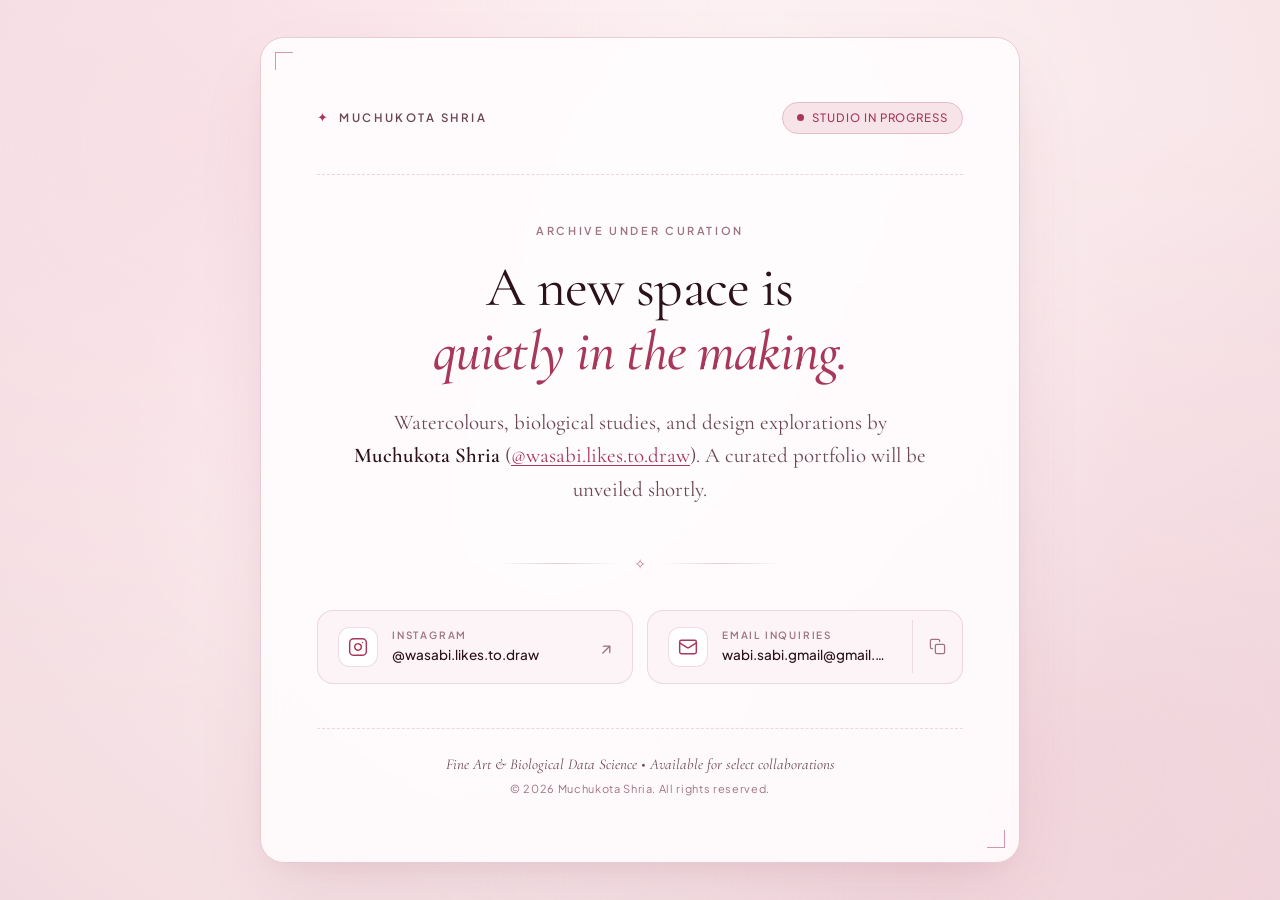
==== commit 7d4eca67: "Replace site with bespoke editorial pink Work in Progress holding page" ====
--- a/art/index.html
+++ b/art/index.html
@@ -2,107 +2,11 @@
 <html lang="en">
 <head>
   <meta charset="UTF-8">
-  <meta name="viewport" content="width=device-width, initial-scale=1.0">
-  <title>Muchukota Shria — Art</title>
-  <meta name="description" content="Fine art portfolio of Muchukota Shria: watercolours, acrylics, sketches, and self-portraits.">
-  <meta property="og:title" content="Muchukota Shria — Art">
-  <meta property="og:description" content="Watercolours, acrylics, and self-portrait artwork by Muchukota Shria.">
-  <meta property="og:type" content="website">
-  <link rel="icon" type="image/svg+xml" href="/favicon.svg">
-  <link rel="preconnect" href="https://fonts.googleapis.com">
-  <link rel="preconnect" href="https://fonts.gstatic.com" crossorigin>
-  <link href="https://fonts.googleapis.com/css2?family=Libre+Baskerville:ital,wght@0,400;0,700;1,400&display=swap" rel="stylesheet">
-  <link rel="stylesheet" href="/css/style.css">
+  <meta http-equiv="refresh" content="0; url=/">
+  <script>window.location.replace('/');</script>
+  <title>Muchukota Shria — Work in Progress</title>
 </head>
 <body>
-  <a href="#art-content" class="sr-only skip-link">Skip to main content</a>
-
-  <!-- Navigation strip above artboard per specification -->
-  <div class="nav-strip">
-    <nav class="site-nav" aria-label="Main">
-      <a href="/#about">ABOUT</a>
-      <span class="nav-sep" aria-hidden="true">&#183;</span>
-      <a href="/education/">EDUCATION</a>
-      <span class="nav-sep" aria-hidden="true">&#183;</span>
-      <a href="/posters/">POSTERS</a>
-      <span class="nav-sep" aria-hidden="true">&#183;</span>
-      <a href="/art/" aria-current="page">ART</a>
-    </nav>
-  </div>
-
-  <div class="page-wrapper">
-    <main class="artboard" id="art-content">
-      <!-- Section Heading: WATERCOLOUR AND ACRYLIC. -->
-      <h1 class="p4-title">WATERCOLOUR AND ACRYLIC.</h1>
-
-      <!-- Art Gallery Grid (desktop: display contents; mobile: 2-column staggered grid) -->
-      <div class="p4-grid-container">
-        <!-- Left Column -->
-        <div class="p4-col p4-col-1">
-          <!-- Orange Hands Watercolor -->
-          <div class="p4-hands">
-            <img src="/images/art-hands-orange.jpg"
-                 alt="Watercolor painting of two hands holding a crumpled pale-blue cloth with an orange background"
-                 width="771"
-                 height="594"
-                 decoding="async">
-          </div>
-
-          <!-- Anime Tote Bag Ink Drawing Cutout -->
-          <div class="p4-tote">
-            <img src="/images/art-tote-bag.png"
-                 alt="Canvas tote bag with black ink drawing of three masked anime-style characters"
-                 width="450"
-                 height="800"
-                 decoding="async">
-          </div>
-
-          <!-- Section Label: SELF - PORTRAITS. -->
-          <div class="p4-selfportraits-label">
-            <div>SELF -</div>
-            <div>PORTRAITS.</div>
-          </div>
-
-          <!-- Seated Self-Portrait Cutout with Organic Tan Blob Background -->
-          <div class="p4-seated-wrap">
-            <svg class="tan-blob" viewBox="0 0 320 400" aria-hidden="true" focusable="false">
-              <path d="M 160 25 C 200 22 235 48 245 88 C 262 110 272 138 268 170 C 285 205 300 248 310 300 C 318 345 320 380 320 400 L 0 400 C 0 380 2 345 10 300 C 20 248 35 205 52 170 C 48 138 58 110 75 88 C 85 48 120 22 160 25 Z" fill="#B7A06C" />
-            </svg>
-            <img src="/images/art-selfportrait-seated.png"
-                 alt="Pencil and charcoal sketch cutout of a person with hand on cheek holding a pen"
-                 width="922"
-                 height="1229"
-                 loading="lazy"
-                 decoding="async">
-          </div>
-        </div>
-
-        <!-- Right Column -->
-        <div class="p4-col p4-col-2">
-          <!-- Bodhisattva Padmapani Painting -->
-          <div class="p4-padmapani">
-            <img src="/images/art-padmapani.jpg"
-                 alt="Ajanta-style watercolor painting of Bodhisattva Padmapani holding a pink lotus flower"
-                 width="788"
-                 height="1229"
-                 decoding="async">
-          </div>
-
-          <!-- Self-Portrait Upward Climb with Offset Maroon Shadow -->
-          <div class="p4-upward-wrap">
-            <div class="p4-upward-shadow" aria-hidden="true"></div>
-            <img src="/images/art-selfportrait-upward.jpg"
-                 alt="Charcoal self-portrait seen from above with handwritten note 'It\'s an upward climb.'"
-                 width="810"
-                 height="1229"
-                 loading="lazy"
-                 decoding="async">
-          </div>
-        </div>
-      </div>
-    </main>
-  </div>
-
-  <script src="/js/main.js" defer></script>
+  <p>Redirecting to <a href="/">homepage</a>...</p>
 </body>
-</html>
+</html>
